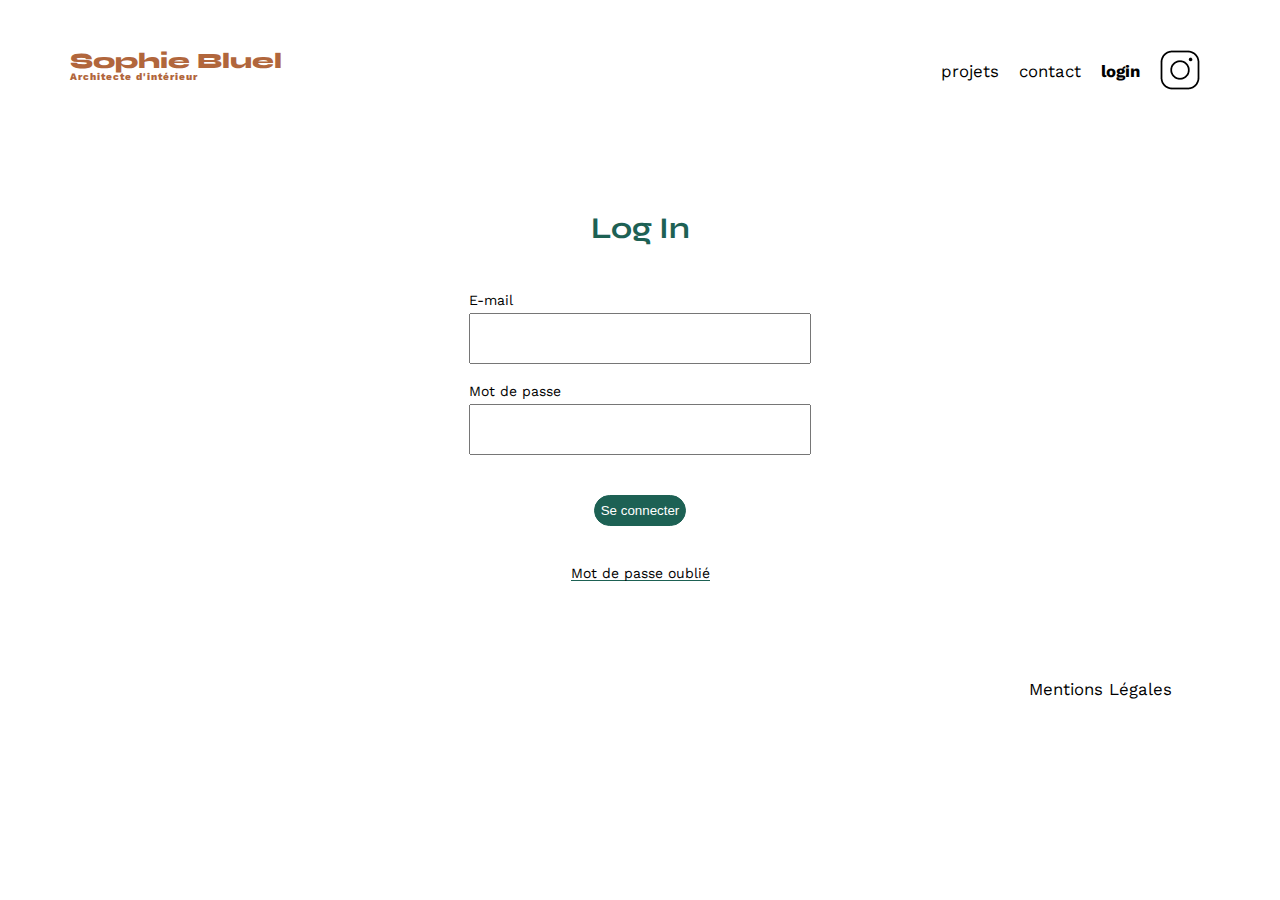
==== FrontEnd/login.html @ 4ff90a5c "etape 1 et 2 fonctionnelles" ====
<!DOCTYPE html>
<html lang="fr">
<head>
	<meta charset="UTF-8">
	<title>Sophie Bluel - page de connexion</title>
	<meta name="viewport" content="width=device-width, initial-scale=1.0">
	<link rel="preconnect" href="https://fonts.googleapis.com">
	<link rel="preconnect" href="https://fonts.gstatic.com" crossorigin>
	<link href="https://fonts.googleapis.com/css2?family=Syne:wght@700;800&family=Work+Sans&display=swap" rel="stylesheet">
	<meta name="description" content="">
	<link rel="stylesheet" href="CSS/style.css">
	<script src="login.js" defer></script>
</head>
<body>
<header>
	<h1>Sophie Bluel <span>Architecte d'intérieur</span></h1>
	<nav>
		<ul>
			<li>projets</li>
			<li>contact</li>
			<li class="log">login</li>
			<li><img src="./assets/icons/instagram.png" alt="Instagram"></li>
		</ul>
	</nav>
</header>
<main>
    <h2>Log In</h2>
    <section class="login">
		<div class="error"></div>
		<form class="form" action="/" method="POST">
        <div class="mail">
            <label class="email" for="email">E-mail</label>
            <input class="usermail" type="email" id="email" name="email">
        </div>
        <div class="code">
            <label class="usercode" for="pass">Mot de passe</label>
            <input class="userpassword" type="password" id="pass" name="password">
        </div>
        <button class="connexion">Se connecter</button>
		<p class="forget">Mot de passe oublié</p>
		</form>
    </section>
</main>

<footer>
	<nav>
		<ul>
			<li>Mentions Légales</li>
		</ul>
	</nav>
</footer>
</body>
</html>
---- FrontEnd/CSS/style.css ----
/* http://meyerweb.com/eric/tools/css/reset/
   v2.0 | 20110126
   License: none (public domain)
*/

html, body, div, span, applet, object, iframe,
h1, h2, h3, h4, h5, h6, p, blockquote, pre,
a, abbr, acronym, address, big, cite, code,
del, dfn, em, img, ins, kbd, q, s, samp,
small, strike, strong, sub, sup, tt, var,
b, u, i, center,
dl, dt, dd, ol, ul, li,
fieldset, form, label, legend,
table, caption, tbody, tfoot, thead, tr, th, td,
article, aside, canvas, details, embed,
figure, figcaption, footer, header, hgroup,
menu, nav, output, ruby, section, summary,
time, mark, audio, video {
	margin: 0;
	padding: 0;
	border: 0;
	font-size: 100%;
	font: inherit;
	vertical-align: baseline;
}
/* HTML5 display-role reset for older browsers */
article, aside, details, figcaption, figure,
footer, header, hgroup, menu, nav, section {
	/*display: block;*/
}
body {
	line-height: 1;
}
ol, ul {
	list-style: none;
}
blockquote, q {
	quotes: none;
}
blockquote:before, blockquote:after,
q:before, q:after {
	content: '';
	content: none;
}
table {
	border-collapse: collapse;
	border-spacing: 0;
}
/** end reset css**/
body {
	max-width: 1140px;
	margin:auto;
	font-family: 'Work Sans' ;
	font-size: 14px;
}
header {
	display: flex;
	justify-content: space-between;
	margin: 50px 0
}
section {
	margin: 50px 0
}

h1{
	display: flex;
	flex-direction: column;
	font-family: 'Syne';
	font-size: 22px;
	font-weight: 800;
	color: #B1663C
}

h1 > span {
	font-family: 'Work Sans';
	font-size:10px;
	letter-spacing: 0.1em;
}

nav ul {
	display: flex;
	align-items: center;
	list-style-type: none;

}
nav li {
	padding: 0 10px;
	font-size: 1.2em;
}

li:hover {
	color: #B1663C;
}

.log {
	font-weight: 700;
}

h2{
	font-family: 'Syne';
	font-weight: 700;
	font-size: 30px;
	color: #1D6154;
	text-align: center;
	margin-top: 120px;
}

.email {
	margin-bottom: 6px;
}

.form {
	display: flex;
	flex-direction: column;
}

.usercode {
	margin-bottom: 6px;
	margin-top: 20px;
}

.mail, .code {
	display: flex;
	flex-direction: column;
	width: 30%;
	margin: auto;
}

.usermail, .userpassword {
	height: 45px;
}

.connexion {
	border: #1D6154 solid 1px;
	border-radius: 20px;
	background-color: #1D6154;
	color: white;
	margin: auto;
	padding-top: 7px;
	padding-bottom: 7px;
	margin-top: 40px;
	margin-bottom: 40px;
}

.forget {
	border-bottom: #1D6154 solid 1px;
	margin: auto;
}

footer nav ul {
	display: flex;
	justify-content: flex-end;
	margin: 2em;
	margin-top: 100px
}
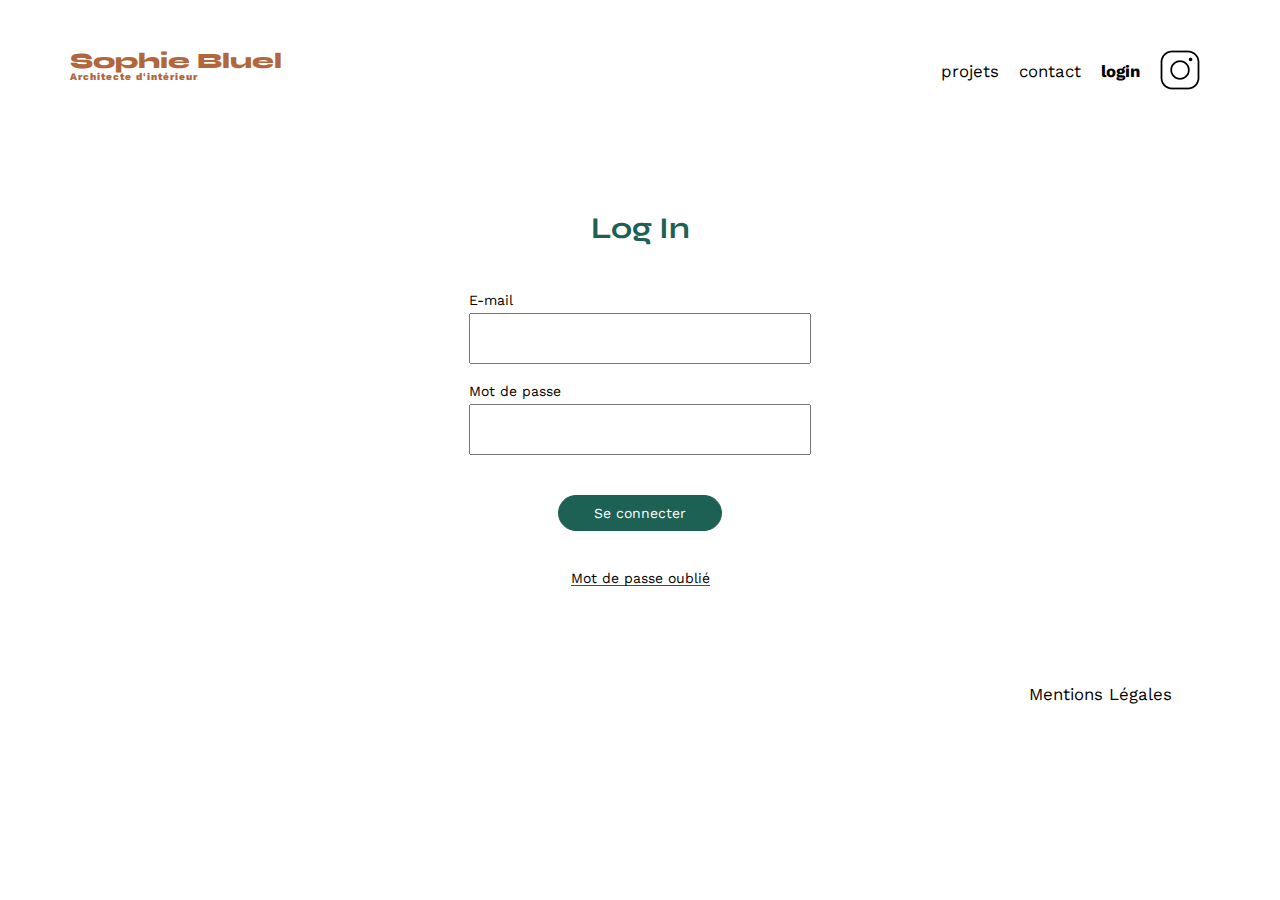
==== commit 5eaf73b7: "projet fonctionnel 19.04" ====
--- a/FrontEnd/login.html
+++ b/FrontEnd/login.html
@@ -26,17 +26,17 @@
 <main>
     <h2>Log In</h2>
     <section class="login">
-		<div class="error"></div>
-		<form class="form" action="/" method="POST">
+		<form id="login_form">
         <div class="mail">
             <label class="email" for="email">E-mail</label>
-            <input class="usermail" type="email" id="email" name="email">
+            <input class="usermail" type="text" id="email" name="email">
         </div>
         <div class="code">
             <label class="usercode" for="pass">Mot de passe</label>
-            <input class="userpassword" type="password" id="pass" name="password">
+            <input class="userpassword" type="text" id="pass" name="password">
         </div>
-        <button class="connexion">Se connecter</button>
+		<label class="connexion" for="send">Se connecter</label>
+		<input type="submit" id="send" style="display:none">
 		<p class="forget">Mot de passe oublié</p>
 		</form>
     </section>
--- a/FrontEnd/CSS/style.css
+++ b/FrontEnd/CSS/style.css
@@ -109,7 +109,7 @@
 	margin-bottom: 6px;
 }
 
-.form {
+#login_form {
 	display: flex;
 	flex-direction: column;
 }
@@ -136,10 +136,13 @@
 	background-color: #1D6154;
 	color: white;
 	margin: auto;
-	padding-top: 7px;
-	padding-bottom: 7px;
+	padding: 10px;
+	padding-left: 35px;
+	padding-right: 35px;
 	margin-top: 40px;
 	margin-bottom: 40px;
+	cursor: pointer;
+
 }
 
 .forget {
